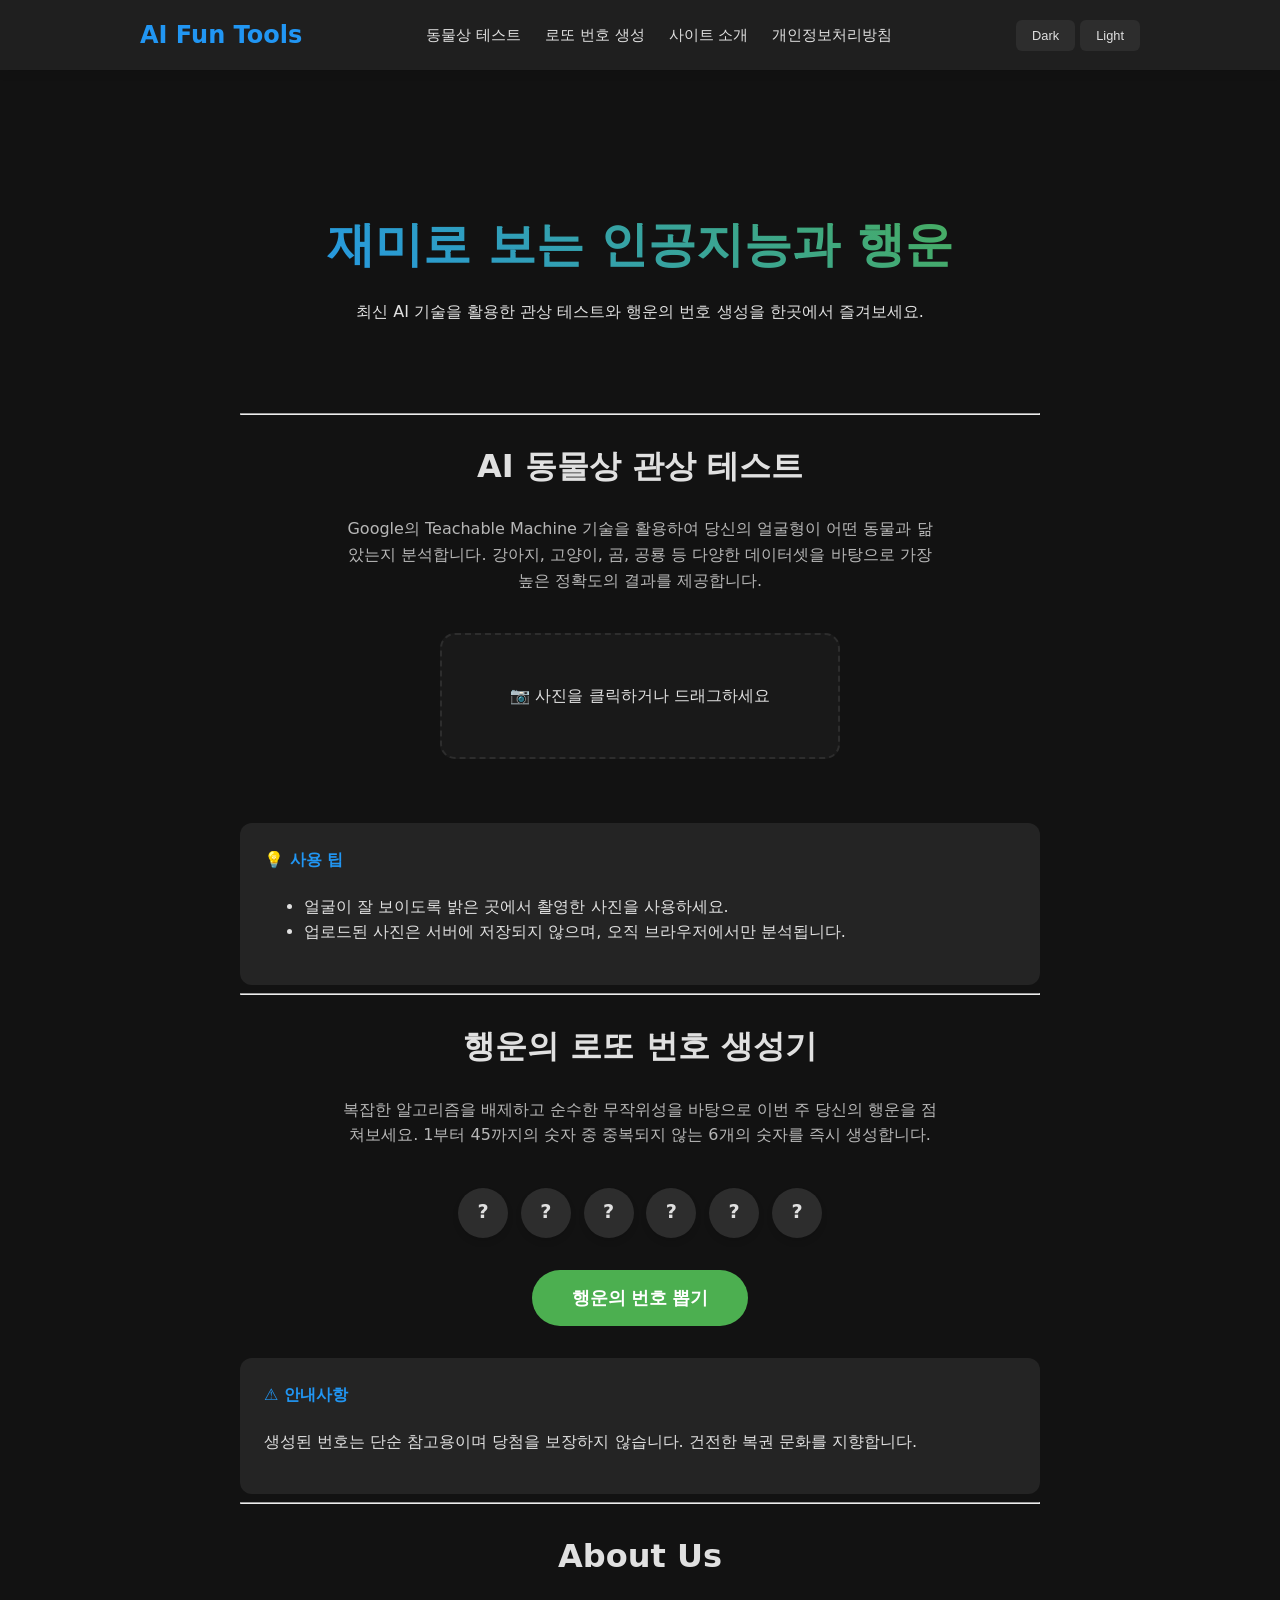
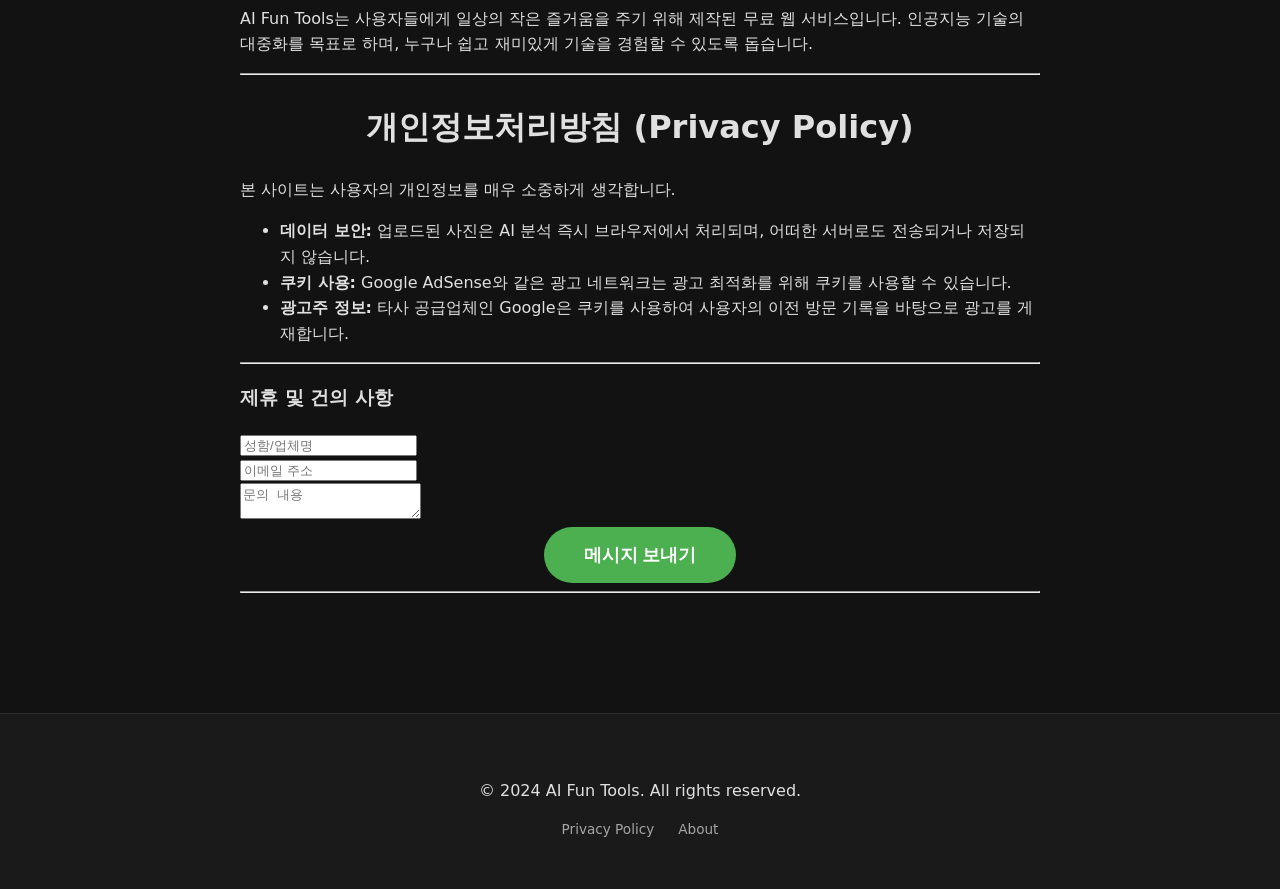
==== index.html @ 38de8d67 "fix: SEO 개선, JS 에러 수정 및 404 페이지 추가" ====
<!DOCTYPE html>
<html lang="ko">
<head>
    <!-- Google tag (gtag.js) -->
    <script async src="https://www.googletagmanager.com/gtag/js?id=G-PN8TM09595"></script>
    <script>
      window.dataLayer = window.dataLayer || [];
      function gtag(){dataLayer.push(arguments);}
      gtag('js', new Date());

      gtag('config', 'G-PN8TM09595');
    </script>
    <script type="text/javascript">
        (function(c,l,a,r,i,t,y){
            c[a]=c[a]||function(){(c[a].q=c[a].q||[]).push(arguments)};
            t=l.createElement(r);t.async=1;t.src="https://www.clarity.ms/tag/"+i;
            y=l.getElementsByTagName(r)[0];y.parentNode.insertBefore(t,y);
        })(window, document, "clarity", "script", "wi7anoo8uh");
    </script>
    <meta charset="UTF-8">
    <meta name="viewport" content="width=device-width, initial-scale=1.0">
    <meta name="robots" content="index, follow">
    <title>AI 동물상 테스트 & 행운의 로또 번호 생성기 | 무료 AI 관상 분석</title>
    <meta name="description" content="인공지능(AI)을 이용한 동물상 테스트와 행운의 로또 번호 생성기! 내 얼굴은 어떤 동물과 닮았을까? 무료로 AI 관상을 분석하고 이번 주 행운의 번호도 확인해 보세요.">
    <meta name="keywords" content="동물상 테스트, 로또 번호 생성기, AI 관상, 행운의 번호, 얼굴 분석, 무료 AI 테스트, 이번주 로또번호, 관상 테스트">
    
    <!-- Open Graph / Facebook / Naver -->
    <meta property="og:type" content="website">
    <meta property="og:url" content="https://sprit1111.pages.dev/">
    <meta property="og:title" content="AI 동물상 테스트 & 행운의 로또 번호 생성기">
    <meta property="og:description" content="내 얼굴은 어떤 동물과 닮았을까? AI가 분석하는 동물상 테스트와 행운의 로또 번호 생성기!">
    <meta property="og:image" content="https://sprit1111.pages.dev/og-image.png">

    <!-- Twitter -->
    <meta property="twitter:card" content="summary_large_image">
    <meta property="twitter:url" content="https://sprit1111.pages.dev/">
    <meta property="twitter:title" content="AI 동물상 테스트 & 행운의 로또 번호 생성기">
    <meta property="twitter:description" content="내 얼굴은 어떤 동물과 닮았을까? AI가 분석하는 동물상 테스트와 행운의 로또 번호 생성기!">
    <meta property="twitter:image" content="https://sprit1111.pages.dev/og-image.png">

    <link rel="canonical" href="https://sprit1111.pages.dev/">
    <link rel="icon" href="favicon.ico" type="image/x-icon">
    <link rel="apple-touch-icon" href="favicon.ico">
    
    <!-- Structured Data (JSON-LD) -->
    <script type="application/ld+json">
    {
      "@context": "https://schema.org",
      "@type": "WebApplication",
      "name": "AI Fun Tools",
      "url": "https://sprit1111.pages.dev/",
      "description": "AI 동물상 관상 테스트와 행운의 로또 번호 생성기를 제공하는 무료 웹 서비스입니다.",
      "applicationCategory": "EntertainmentApplication",
      "operatingSystem": "All",
      "offers": {
        "@type": "Offer",
        "price": "0",
        "priceCurrency": "KRW"
      }
    }
    </script>

    <meta name="google-adsense-account" content="ca-pub-3317336298290140">
    <script async src="https://pagead2.googlesyndication.com/pagead/js/adsbygoogle.js?client=ca-pub-3317336298290140"
     crossorigin="anonymous"></script>
    <link rel="stylesheet" href="style.css">
    <script defer src="https://cdn.jsdelivr.net/npm/@tensorflow/tfjs@latest/dist/tf.min.js"></script>
    <script defer src="https://cdn.jsdelivr.net/npm/@teachablemachine/image@latest/dist/teachablemachine-image.min.js"></script>
</head>
<body>
    <header class="main-header">
        <div class="header-container">
            <div class="logo">AI Fun Tools</div>
            <nav class="main-nav">
                <ul>
                    <li><a href="#animal-test">동물상 테스트</a></li>
                    <li><a href="#lotto-gen">로또 번호 생성</a></li>
                    <li><a href="#about">사이트 소개</a></li>
                    <li><a href="#privacy">개인정보처리방침</a></li>
                </ul>
            </nav>
            <div class="theme-controls">
                <button id="black-mode" class="theme-btn">Dark</button>
                <button id="light-mode" class="theme-btn">Light</button>
            </div>
        </div>
    </header>

    <div class="container">
        <!-- Hero Section -->
        <section class="hero-section">
            <h1>재미로 보는 인공지능과 행운</h1>
            <p>최신 AI 기술을 활용한 관상 테스트와 행운의 번호 생성을 한곳에서 즐겨보세요.</p>
        </section>

        <hr class="section-divider">

        <!-- Animal Test Section -->
        <section id="animal-test" class="animal-test-section">
            <div class="section-content">
                <h2>AI 동물상 관상 테스트</h2>
                <p class="description">Google의 Teachable Machine 기술을 활용하여 당신의 얼굴형이 어떤 동물과 닮았는지 분석합니다. 강아지, 고양이, 곰, 공룡 등 다양한 데이터셋을 바탕으로 가장 높은 정확도의 결과를 제공합니다.</p>
                
                <div class="upload-container">
                    <div id="upload-area" class="upload-area">
                        <span>📷 사진을 클릭하거나 드래그하세요</span>
                        <input type="file" id="image-upload" accept="image/*" hidden>
                    </div>
                    <div id="image-preview-container" style="display: none;">
                        <img id="image-preview" src="#" alt="미리보기">
                    </div>
                </div>

                <div id="label-container"></div>
                
                <div class="info-box">
                    <h4>💡 사용 팁</h4>
                    <ul>
                        <li>얼굴이 잘 보이도록 밝은 곳에서 촬영한 사진을 사용하세요.</li>
                        <li>업로드된 사진은 서버에 저장되지 않으며, 오직 브라우저에서만 분석됩니다.</li>
                    </ul>
                </div>
            </div>
        </section>

        <hr class="section-divider">

        <!-- Lotto Section -->
        <section id="lotto-gen" class="lotto-section">
            <div class="section-content">
                <h2>행운의 로또 번호 생성기</h2>
                <p class="description">복잡한 알고리즘을 배제하고 순수한 무작위성을 바탕으로 이번 주 당신의 행운을 점쳐보세요. 1부터 45까지의 숫자 중 중복되지 않는 6개의 숫자를 즉시 생성합니다.</p>
                
                <div class="numbers-container">
                    <div class="number">?</div>
                    <div class="number">?</div>
                    <div class="number">?</div>
                    <div class="number">?</div>
                    <div class="number">?</div>
                    <div class="number">?</div>
                </div>
                <button id="generate-btn" class="submit-btn">행운의 번호 뽑기</button>

                <div class="info-box">
                    <h4>⚠️ 안내사항</h4>
                    <p>생성된 번호는 단순 참고용이며 당첨을 보장하지 않습니다. 건전한 복권 문화를 지향합니다.</p>
                </div>
            </div>
        </section>

        <hr class="section-divider">

        <!-- About Section -->
        <section id="about" class="about-section">
            <h2>About Us</h2>
            <p>AI Fun Tools는 사용자들에게 일상의 작은 즐거움을 주기 위해 제작된 무료 웹 서비스입니다. 인공지능 기술의 대중화를 목표로 하며, 누구나 쉽고 재미있게 기술을 경험할 수 있도록 돕습니다.</p>
        </section>

        <hr class="section-divider">

        <!-- Privacy Section -->
        <section id="privacy" class="privacy-section">
            <h2>개인정보처리방침 (Privacy Policy)</h2>
            <div class="privacy-content">
                <p>본 사이트는 사용자의 개인정보를 매우 소중하게 생각합니다.</p>
                <ul>
                    <li><strong>데이터 보안:</strong> 업로드된 사진은 AI 분석 즉시 브라우저에서 처리되며, 어떠한 서버로도 전송되거나 저장되지 않습니다.</li>
                    <li><strong>쿠키 사용:</strong> Google AdSense와 같은 광고 네트워크는 광고 최적화를 위해 쿠키를 사용할 수 있습니다.</li>
                    <li><strong>광고주 정보:</strong> 타사 공급업체인 Google은 쿠키를 사용하여 사용자의 이전 방문 기록을 바탕으로 광고를 게재합니다.</li>
                </ul>
            </div>
        </section>

        <!-- Contact & Comments -->
        <section class="contact-section">
            <hr>
            <h3>제휴 및 건의 사항</h3>
            <form action="https://formspree.io/f/mvzdbvpk" method="POST" class="contact-form">
                <div class="form-group">
                    <input type="text" name="name" placeholder="성함/업체명" required>
                </div>
                <div class="form-group">
                    <input type="email" name="email" placeholder="이메일 주소" required>
                </div>
                <div class="form-group">
                    <textarea name="message" placeholder="문의 내용" required></textarea>
                </div>
                <button type="submit" class="submit-btn">메시지 보내기</button>
            </form>
        </section>

        <div class="comments-section">
            <hr>
            <div id="disqus_thread"></div>
            <script>
                (function() {
                var d = document, s = d.createElement('script');
                s.src = 'https://product1-3.disqus.com/embed.js';
                s.setAttribute('data-timestamp', +new Date());
                (d.head || d.body).appendChild(s);
                })();
            </script>
        </div>
    </div>

    <footer class="main-footer">
        <div class="footer-container">
            <p>&copy; 2024 AI Fun Tools. All rights reserved.</p>
            <div class="footer-links">
                <a href="#privacy">Privacy Policy</a>
                <a href="#about">About</a>
            </div>
        </div>
    </footer>

    <script src="main.js"></script>
</body>
</html>
---- style.css ----
:root {
    --bg-color: #121212;
    --text-color: #e0e0e0;
    --header-bg: #1f1f1f;
    --container-bg: transparent;
    --number-bg: #2d2d2d;
    --btn-bg: #4CAF50;
    --btn-hover: #45a049;
    --accent-color: #2196F3;
    --info-bg: #242424;
    --footer-bg: #1a1a1a;
}

body.light-mode {
    --bg-color: #f8f9fa;
    --text-color: #212529;
    --header-bg: #ffffff;
    --container-bg: #ffffff;
    --number-bg: #e9ecef;
    --info-bg: #f1f3f5;
    --footer-bg: #e9ecef;
}

html {
    scroll-behavior: smooth;
}

body {
    background-color: var(--bg-color);
    color: var(--text-color);
    font-family: 'Pretendard', -apple-system, BlinkMacSystemFont, system-ui, Roboto, sans-serif;
    margin: 0;
    padding: 0;
    line-height: 1.6;
    transition: background-color 0.3s, color 0.3s;
}

/* Header */
.main-header {
    background-color: var(--header-bg);
    padding: 1rem 0;
    position: sticky;
    top: 0;
    z-index: 1000;
    box-shadow: 0 2px 10px rgba(0,0,0,0.1);
}

.header-container {
    max-width: 1000px;
    margin: 0 auto;
    display: flex;
    justify-content: space-between;
    align-items: center;
    padding: 0 1.5rem;
}

.logo {
    font-size: 1.5rem;
    font-weight: 800;
    color: var(--accent-color);
}

.main-nav ul {
    display: flex;
    list-style: none;
    gap: 1.5rem;
    margin: 0;
    padding: 0;
}

.main-nav a {
    text-decoration: none;
    color: var(--text-color);
    font-weight: 500;
    font-size: 0.95rem;
    transition: color 0.2s;
}

.main-nav a:hover {
    color: var(--accent-color);
}

/* Container & Sections */
.container {
    max-width: 800px;
    margin: 0 auto;
    padding: 2rem 1.5rem;
}

.hero-section {
    text-align: center;
    padding: 4rem 0;
}

.hero-section h1 {
    font-size: 3rem;
    margin-bottom: 1rem;
    background: linear-gradient(45deg, var(--accent-color), var(--btn-bg));
    -webkit-background-clip: text;
    -webkit-text-fill-color: transparent;
}

h2 {
    font-size: 2rem;
    margin-bottom: 1.5rem;
    text-align: center;
}

.description {
    text-align: center;
    max-width: 600px;
    margin: 0 auto 2.5rem;
    opacity: 0.8;
}

.info-box {
    background-color: var(--info-bg);
    padding: 1.5rem;
    border-radius: 12px;
    margin-top: 2rem;
    text-align: left;
}

.info-box h4 {
    margin-top: 0;
    color: var(--accent-color);
}

/* Animal Test Styles */
.upload-container {
    margin: 2rem auto;
    max-width: 400px;
}

.upload-area {
    border: 2px dashed var(--number-bg);
    border-radius: 15px;
    padding: 3rem 1rem;
    cursor: pointer;
    transition: all 0.3s;
    background-color: rgba(255, 255, 255, 0.03);
    text-align: center;
}

.upload-area:hover {
    border-color: var(--accent-color);
    background-color: rgba(33, 150, 243, 0.05);
}

#image-preview {
    max-width: 100%;
    border-radius: 12px;
    margin-top: 1rem;
}

/* Lotto Styles */
.numbers-container {
    display: flex;
    justify-content: center;
    gap: 0.8rem;
    margin: 2rem 0;
}

.number {
    width: 50px;
    height: 50px;
    background-color: var(--number-bg);
    border-radius: 50%;
    display: flex;
    justify-content: center;
    align-items: center;
    font-weight: bold;
    font-size: 1.2rem;
    box-shadow: 0 4px 6px rgba(0,0,0,0.1);
}

.submit-btn {
    display: block;
    margin: 0 auto;
    background-color: var(--btn-bg);
    color: white;
    border: none;
    padding: 1rem 2.5rem;
    border-radius: 50px;
    font-size: 1.1rem;
    font-weight: 600;
    cursor: pointer;
    transition: all 0.3s;
}

.submit-btn:hover {
    background-color: var(--btn-hover);
    transform: translateY(-2px);
    box-shadow: 0 5px 15px rgba(0,0,0,0.2);
}

/* Result Bar Styles */
#label-container {
    margin: 2rem auto;
    max-width: 400px;
    display: flex;
    flex-direction: column;
    gap: 1.2rem;
}

.result-bar {
    text-align: left;
}

.result-label {
    display: flex;
    justify-content: space-between;
    margin-bottom: 0.5rem;
    font-weight: 600;
    font-size: 0.9rem;
}

.bar-container {
    height: 10px;
    background-color: var(--number-bg);
    border-radius: 5px;
    overflow: hidden;
}

.bar-fill {
    height: 100%;
    border-radius: 5px;
    transition: width 0.8s cubic-bezier(0.175, 0.885, 0.32, 1.275);
}

/* Footer & Other Improvements */
.main-footer {
    background-color: var(--footer-bg);
    padding: 3rem 0;
    margin-top: 5rem;
    text-align: center;
    border-top: 1px solid var(--number-bg);
}

.footer-links {
    margin-top: 1rem;
    display: flex;
    justify-content: center;
    gap: 1.5rem;
}

.footer-links a {
    color: var(--text-color);
    text-decoration: none;
    font-size: 0.85rem;
    opacity: 0.7;
}

.theme-btn {
    background: var(--number-bg);
    border: none;
    color: var(--text-color);
    padding: 0.5rem 1rem;
    border-radius: 6px;
    cursor: pointer;
    font-size: 0.8rem;
}

@media (max-width: 600px) {
    .header-container {
        flex-direction: column;
        gap: 1rem;
    }
    .hero-section h1 {
        font-size: 2rem;
    }
    .number {
        width: 40px;
        height: 40px;
        font-size: 1rem;
    }
}
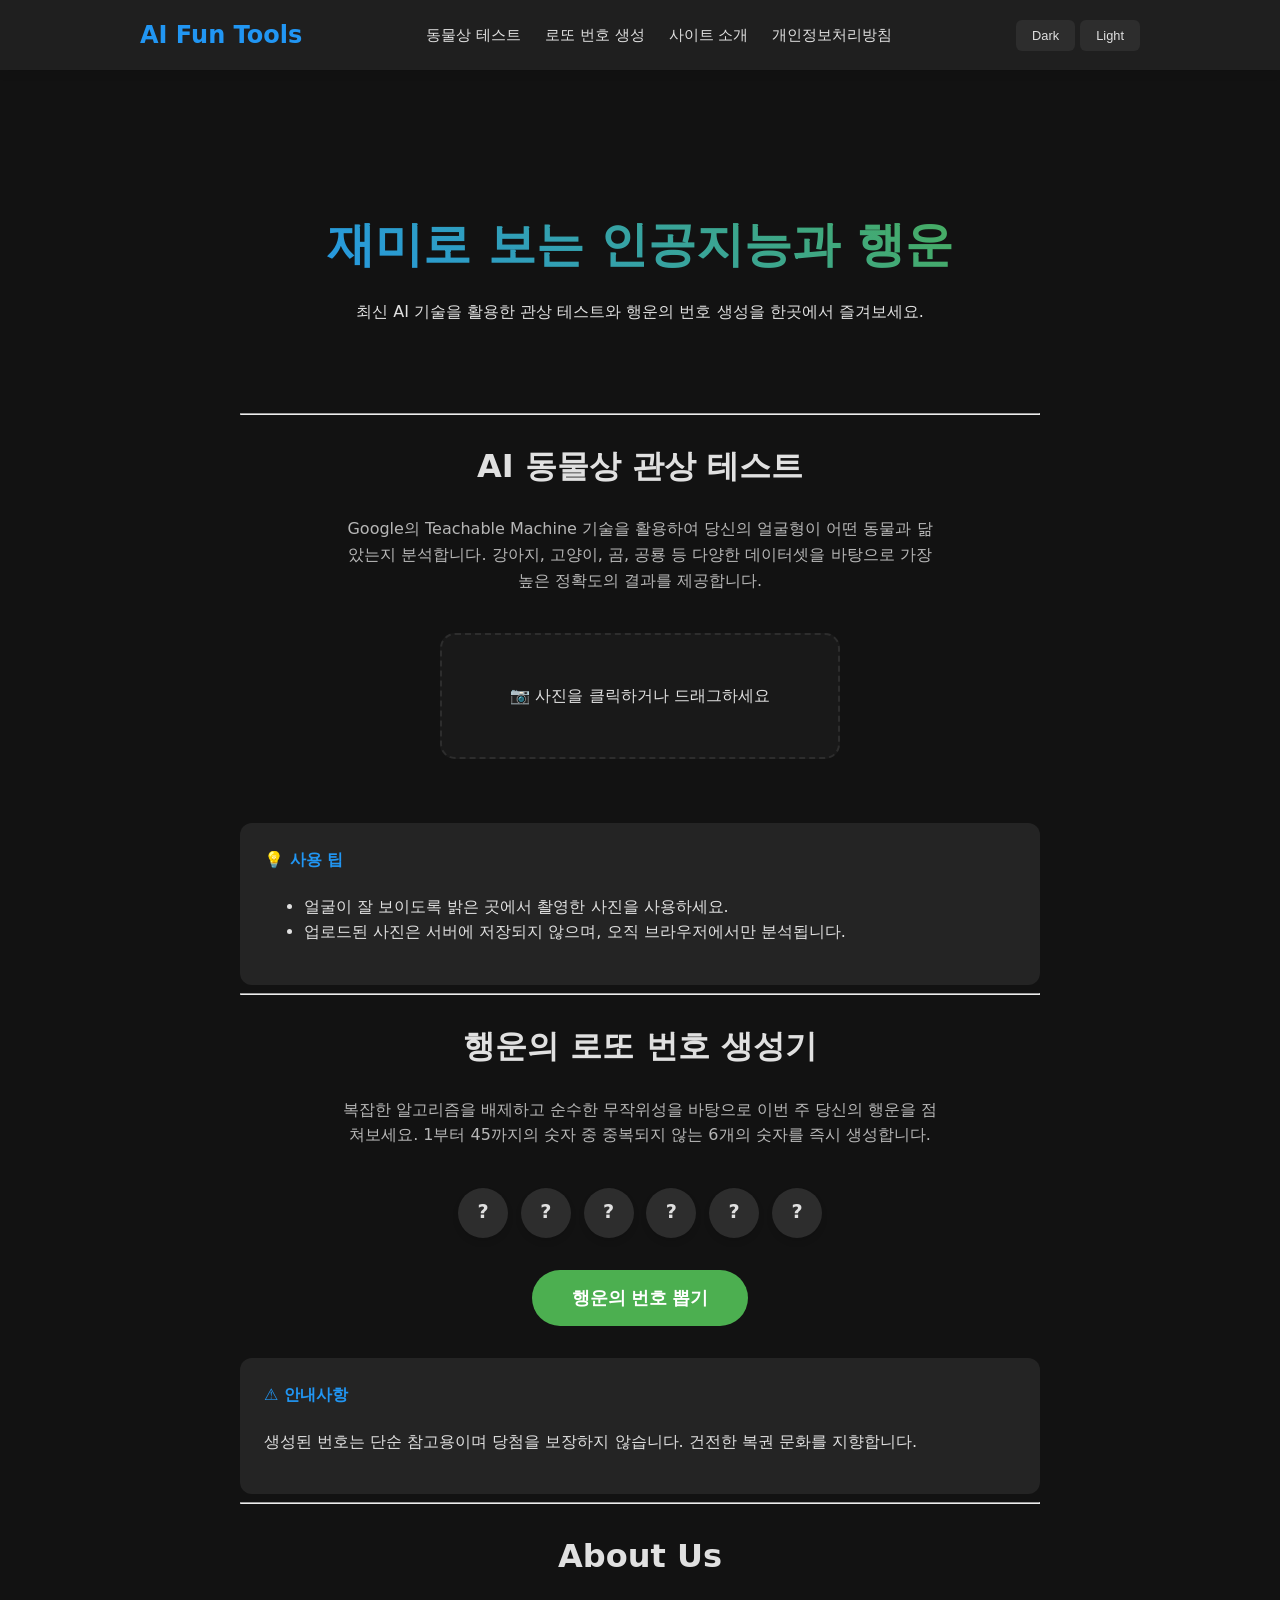
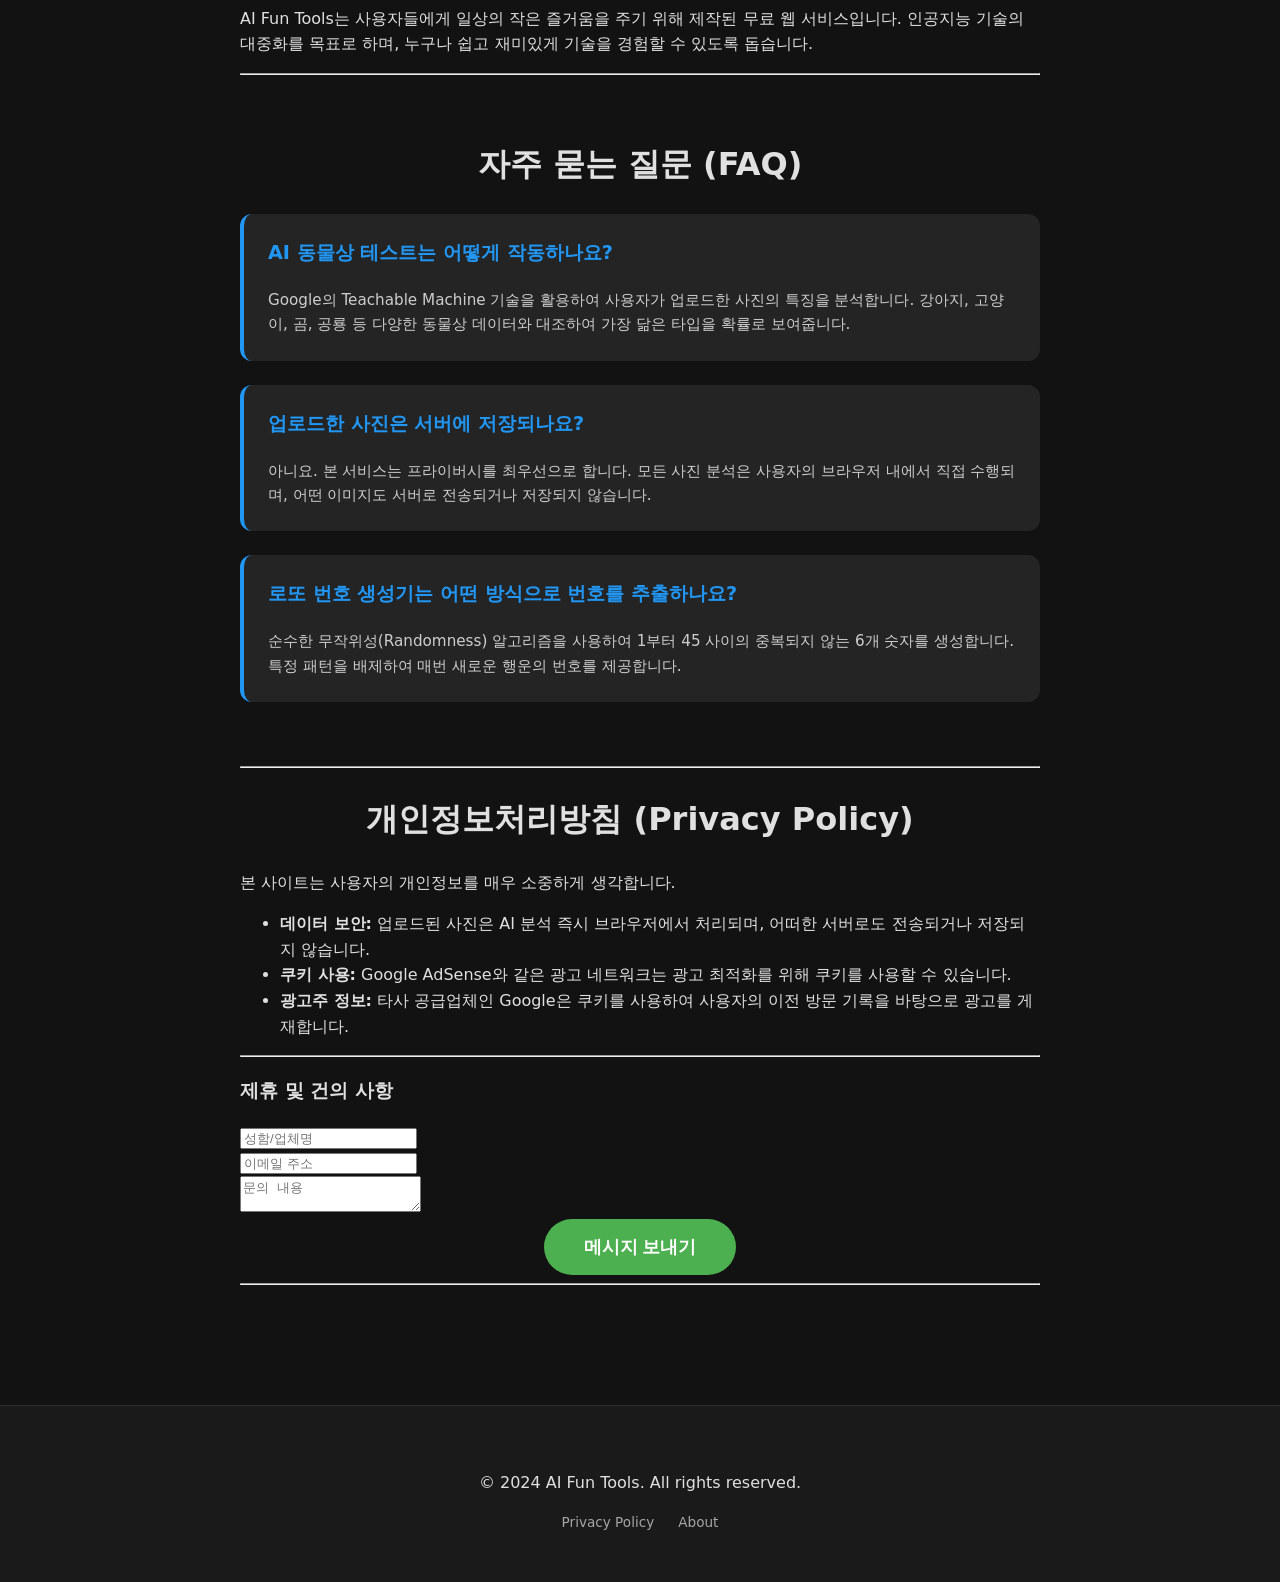
==== commit 9455a225: "feat: GEO(Generative Engine Optimization) 최적화 적용 (FAQ 및 구조화 데이터 추가)" ====
--- a/index.html
+++ b/index.html
@@ -57,6 +57,38 @@
         "price": "0",
         "priceCurrency": "KRW"
       }
+    }
+    </script>
+    <script type="application/ld+json">
+    {
+      "@context": "https://schema.org",
+      "@type": "FAQPage",
+      "mainEntity": [
+        {
+          "@type": "Question",
+          "name": "AI 동물상 테스트는 어떻게 작동하나요?",
+          "acceptedAnswer": {
+            "@type": "Answer",
+            "text": "Google의 Teachable Machine 기술을 활용하여 사용자가 업로드한 사진의 특징을 분석합니다. 강아지, 고양이, 곰, 공룡 등 다양한 동물상 데이터와 대조하여 가장 닮은 타입을 확률로 보여줍니다."
+          }
+        },
+        {
+          "@type": "Question",
+          "name": "업로드한 사진은 서버에 저장되나요?",
+          "acceptedAnswer": {
+            "@type": "Answer",
+            "text": "아니요. 본 서비스는 프라이버시를 최우선으로 합니다. 모든 사진 분석은 사용자의 브라우저 내에서 직접 수행되며, 어떤 이미지도 서버로 전송되거나 저장되지 않습니다."
+          }
+        },
+        {
+          "@type": "Question",
+          "name": "로또 번호 생성기는 어떤 방식으로 번호를 추출하나요?",
+          "acceptedAnswer": {
+            "@type": "Answer",
+            "text": "순수한 무작위성(Randomness) 알고리즘을 사용하여 1부터 45 사이의 중복되지 않는 6개 숫자를 생성합니다. 특정 패턴을 배제하여 매번 새로운 행운의 번호를 제공합니다."
+          }
+        }
+      ]
     }
     </script>
 
@@ -158,6 +190,27 @@
 
         <hr class="section-divider">
 
+        <!-- FAQ Section -->
+        <section id="faq" class="faq-section">
+            <h2>자주 묻는 질문 (FAQ)</h2>
+            <div class="faq-container">
+                <div class="faq-item">
+                    <h3>AI 동물상 테스트는 어떻게 작동하나요?</h3>
+                    <p>Google의 Teachable Machine 기술을 활용하여 사용자가 업로드한 사진의 특징을 분석합니다. 강아지, 고양이, 곰, 공룡 등 다양한 동물상 데이터와 대조하여 가장 닮은 타입을 확률로 보여줍니다.</p>
+                </div>
+                <div class="faq-item">
+                    <h3>업로드한 사진은 서버에 저장되나요?</h3>
+                    <p>아니요. 본 서비스는 프라이버시를 최우선으로 합니다. 모든 사진 분석은 사용자의 브라우저 내에서 직접 수행되며, 어떤 이미지도 서버로 전송되거나 저장되지 않습니다.</p>
+                </div>
+                <div class="faq-item">
+                    <h3>로또 번호 생성기는 어떤 방식으로 번호를 추출하나요?</h3>
+                    <p>순수한 무작위성(Randomness) 알고리즘을 사용하여 1부터 45 사이의 중복되지 않는 6개 숫자를 생성합니다. 특정 패턴을 배제하여 매번 새로운 행운의 번호를 제공합니다.</p>
+                </div>
+            </div>
+        </section>
+
+        <hr class="section-divider">
+
         <!-- Privacy Section -->
         <section id="privacy" class="privacy-section">
             <h2>개인정보처리방침 (Privacy Policy)</h2>
--- a/style.css
+++ b/style.css
@@ -259,6 +259,31 @@
     border-radius: 6px;
     cursor: pointer;
     font-size: 0.8rem;
+}
+
+/* FAQ Section */
+.faq-section {
+    margin: 4rem 0;
+}
+
+.faq-item {
+    margin-bottom: 1.5rem;
+    background-color: var(--info-bg);
+    padding: 1.5rem;
+    border-radius: 12px;
+    border-left: 4px solid var(--accent-color);
+}
+
+.faq-item h3 {
+    margin-top: 0;
+    font-size: 1.2rem;
+    color: var(--accent-color);
+}
+
+.faq-item p {
+    margin-bottom: 0;
+    font-size: 0.95rem;
+    opacity: 0.9;
 }
 
 @media (max-width: 600px) {
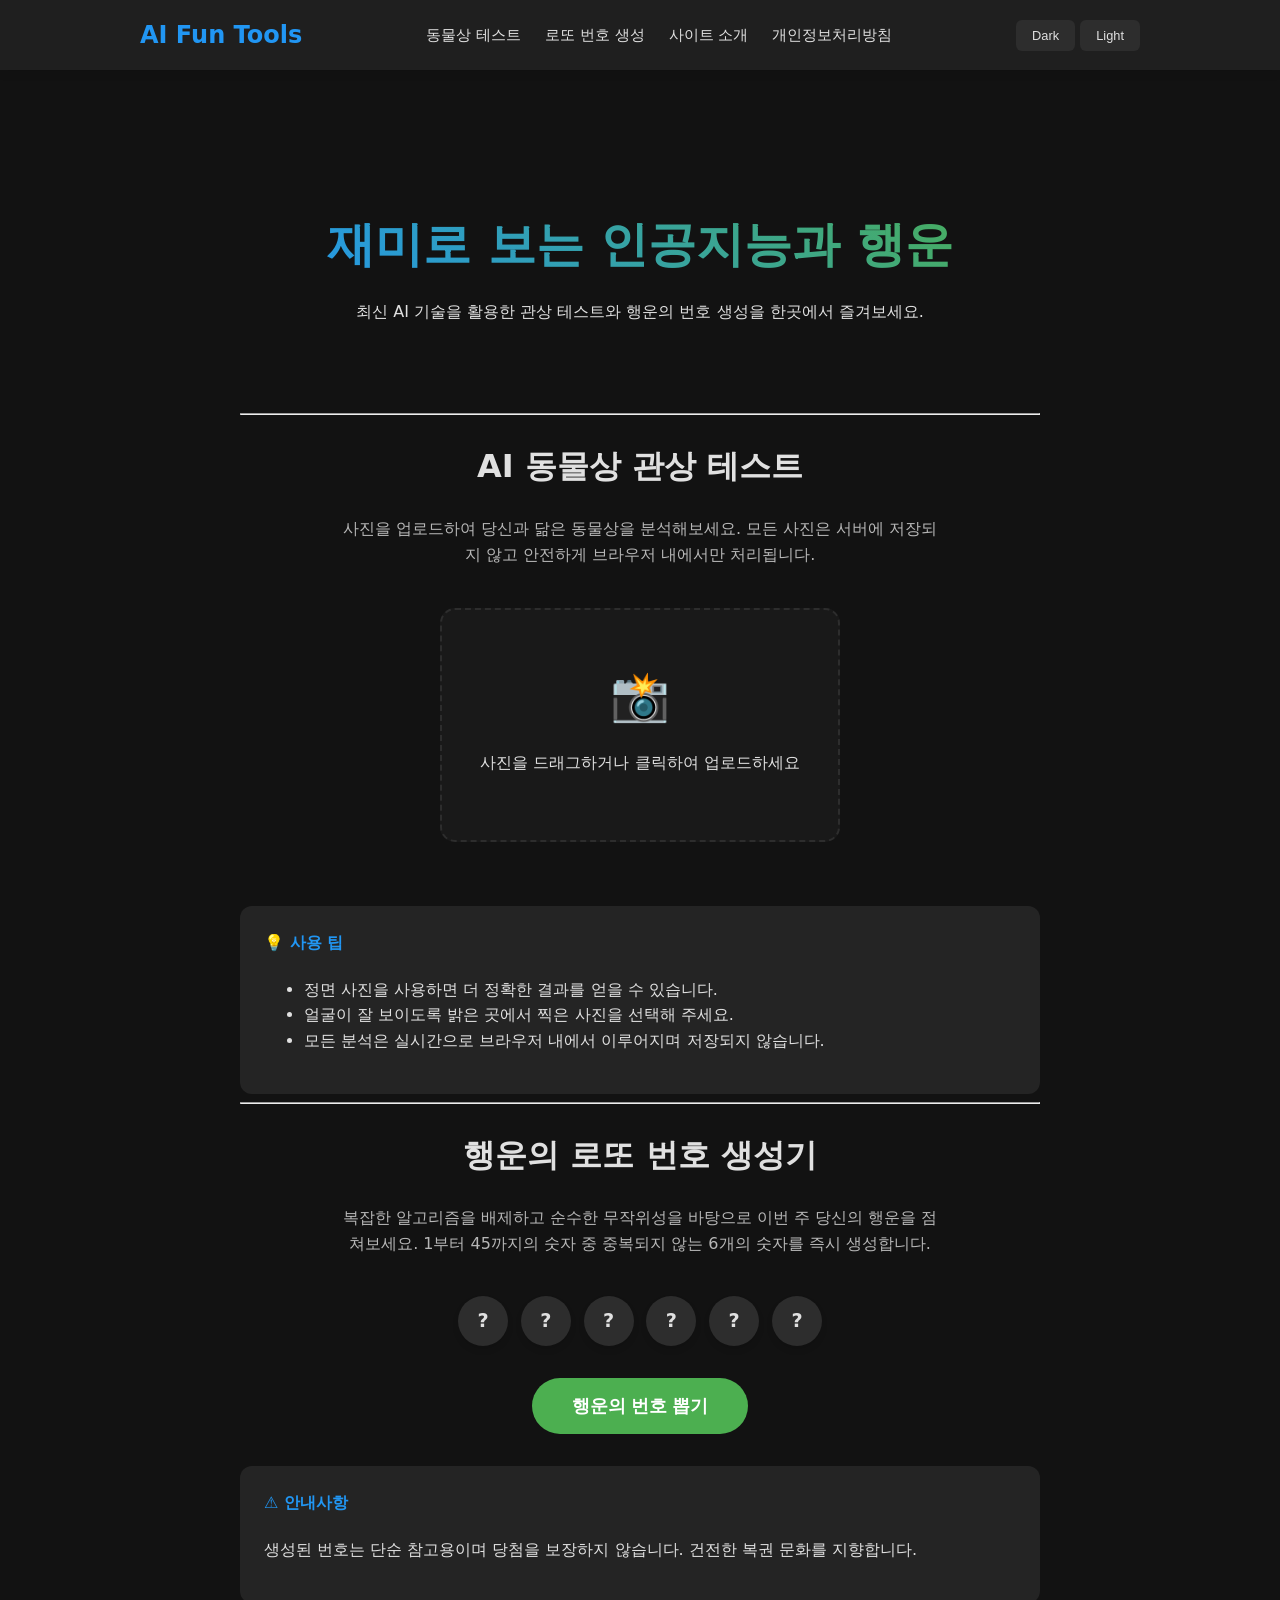
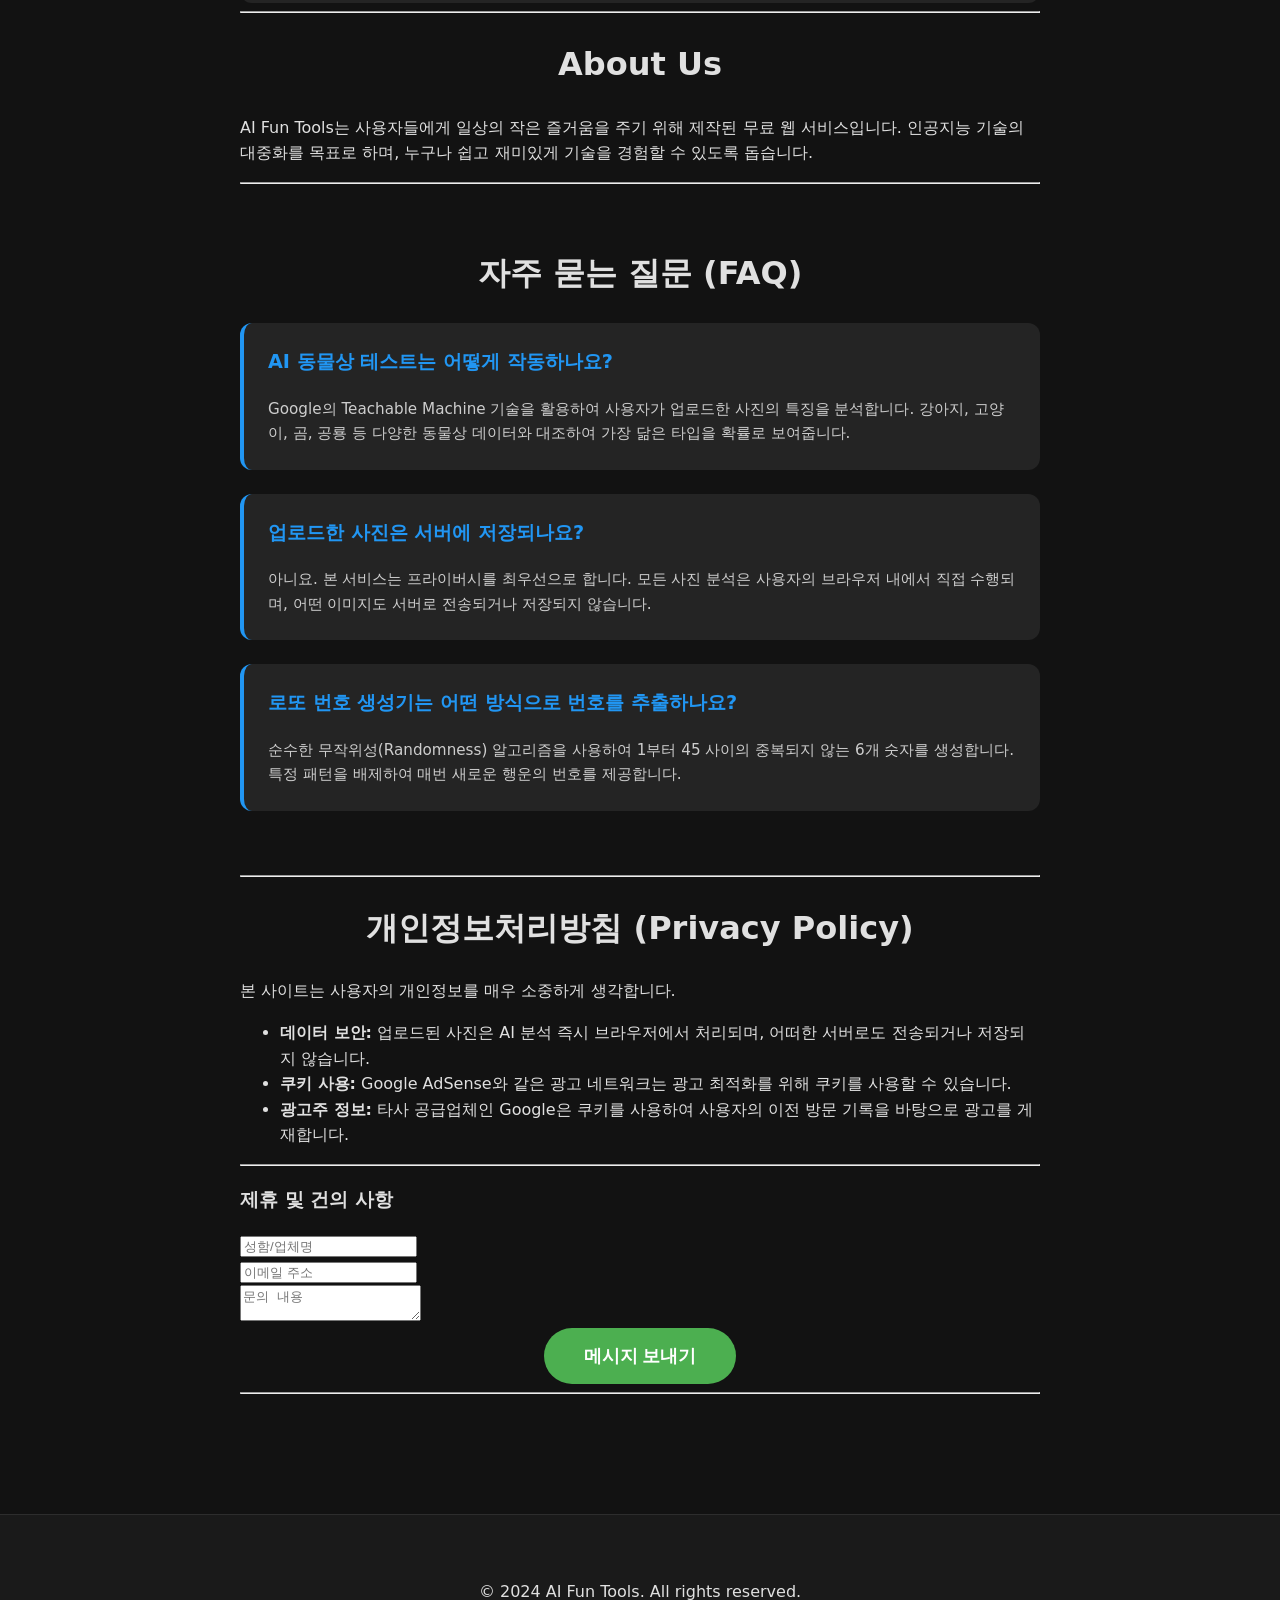
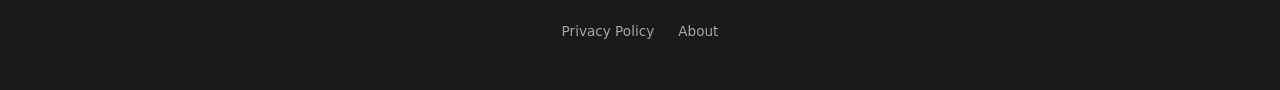
==== commit 48debf17: "fix: AI 모델 로딩 대기 시간 연장 및 분석 시작 딜레이 최적화" ====
--- a/index.html
+++ b/index.html
@@ -96,8 +96,15 @@
     <script async src="https://pagead2.googlesyndication.com/pagead/js/adsbygoogle.js?client=ca-pub-3317336298290140"
      crossorigin="anonymous"></script>
     <link rel="stylesheet" href="style.css">
-    <script defer src="https://cdn.jsdelivr.net/npm/@tensorflow/tfjs@latest/dist/tf.min.js"></script>
-    <script defer src="https://cdn.jsdelivr.net/npm/@teachablemachine/image@latest/dist/teachablemachine-image.min.js"></script>
+    <script src="https://cdn.jsdelivr.net/npm/@tensorflow/tfjs@3.11.0/dist/tf.min.js"></script>
+    <script src="https://cdn.jsdelivr.net/npm/@teachablemachine/image@0.8.4/dist/teachablemachine-image.min.js"></script>
+    <script>
+      window.Userback = window.Userback || {};
+      Userback.access_token = "A-qmxE3uoZ8GWTzqvhJPUIeb98h";
+      (function(d) {
+        var s = d.createElement('script');s.async = true;s.src = 'https://static.userback.io/widget/v1.js';(d.head || d.body).appendChild(s);
+      })(document);
+    </script>
 </head>
 <body>
     <header class="main-header">
@@ -131,25 +138,39 @@
         <section id="animal-test" class="animal-test-section">
             <div class="section-content">
                 <h2>AI 동물상 관상 테스트</h2>
-                <p class="description">Google의 Teachable Machine 기술을 활용하여 당신의 얼굴형이 어떤 동물과 닮았는지 분석합니다. 강아지, 고양이, 곰, 공룡 등 다양한 데이터셋을 바탕으로 가장 높은 정확도의 결과를 제공합니다.</p>
+                <p class="description">사진을 업로드하여 당신과 닮은 동물상을 분석해보세요. 모든 사진은 서버에 저장되지 않고 안전하게 브라우저 내에서만 처리됩니다.</p>
                 
                 <div class="upload-container">
                     <div id="upload-area" class="upload-area">
-                        <span>📷 사진을 클릭하거나 드래그하세요</span>
-                        <input type="file" id="image-upload" accept="image/*" hidden>
+                        <div id="upload-instruction">
+                            <span style="font-size: 3rem;">📸</span>
+                            <p>사진을 드래그하거나 클릭하여 업로드하세요</p>
+                        </div>
+                        <div id="image-preview-container" style="display: none;">
+                            <img id="image-preview" src="#" alt="사용자 사진 미리보기">
+                        </div>
+                        <input type="file" id="image-upload" accept="image/*" style="display: none;">
                     </div>
-                    <div id="image-preview-container" style="display: none;">
-                        <img id="image-preview" src="#" alt="미리보기">
-                    </div>
-                </div>
-
+                </div>
+
+                <div id="result-message" class="result-message"></div>
                 <div id="label-container"></div>
                 
+                <div id="share-container" class="share-container" style="display: none;">
+                    <h3>결과 공유하기</h3>
+                    <div class="share-buttons">
+                        <button class="share-btn twitter" onclick="shareTwitter()">𝕏 트위터</button>
+                        <button class="share-btn facebook" onclick="shareFacebook()">페이스북</button>
+                        <button class="share-btn link" onclick="copyLink()">링크 복사</button>
+                    </div>
+                </div>
+
                 <div class="info-box">
                     <h4>💡 사용 팁</h4>
                     <ul>
-                        <li>얼굴이 잘 보이도록 밝은 곳에서 촬영한 사진을 사용하세요.</li>
-                        <li>업로드된 사진은 서버에 저장되지 않으며, 오직 브라우저에서만 분석됩니다.</li>
+                        <li>정면 사진을 사용하면 더 정확한 결과를 얻을 수 있습니다.</li>
+                        <li>얼굴이 잘 보이도록 밝은 곳에서 찍은 사진을 선택해 주세요.</li>
+                        <li>모든 분석은 실시간으로 브라우저 내에서 이루어지며 저장되지 않습니다.</li>
                     </ul>
                 </div>
             </div>
--- a/style.css
+++ b/style.css
@@ -284,6 +284,67 @@
     margin-bottom: 0;
     font-size: 0.95rem;
     opacity: 0.9;
+}
+
+/* Result Message */
+.result-message {
+    font-size: 1.8rem;
+    font-weight: 800;
+    text-align: center;
+    margin: 2rem 0 1rem;
+    color: var(--accent-color);
+}
+
+.result-animal-icon {
+    font-size: 4rem;
+    display: block;
+    margin-bottom: 0.5rem;
+}
+
+/* SNS Share Buttons */
+.share-container {
+    margin: 2.5rem 0;
+    text-align: center;
+    padding: 1.5rem;
+    background-color: rgba(255, 255, 255, 0.03);
+    border-radius: 15px;
+    animation: fadeIn 0.5s ease-out;
+}
+
+.share-buttons {
+    display: flex;
+    justify-content: center;
+    gap: 12px;
+    flex-wrap: wrap;
+    margin-top: 1.2rem;
+}
+
+.share-btn {
+    border: none;
+    padding: 12px 20px;
+    border-radius: 10px;
+    font-weight: 700;
+    cursor: pointer;
+    font-size: 0.9rem;
+    transition: all 0.2s cubic-bezier(0.4, 0, 0.2, 1);
+    color: #fff;
+    display: flex;
+    align-items: center;
+    gap: 8px;
+}
+
+.share-btn:hover {
+    transform: translateY(-3px);
+    box-shadow: 0 5px 15px rgba(0,0,0,0.3);
+}
+
+.share-btn.twitter { background-color: #000000; }
+.share-btn.facebook { background-color: #1877F2; }
+.share-btn.link { background-color: #6c757d; }
+
+@keyframes fadeIn {
+    from { opacity: 0; transform: translateY(10px); }
+    to { opacity: 1; transform: translateY(0); }
 }
 
 @media (max-width: 600px) {
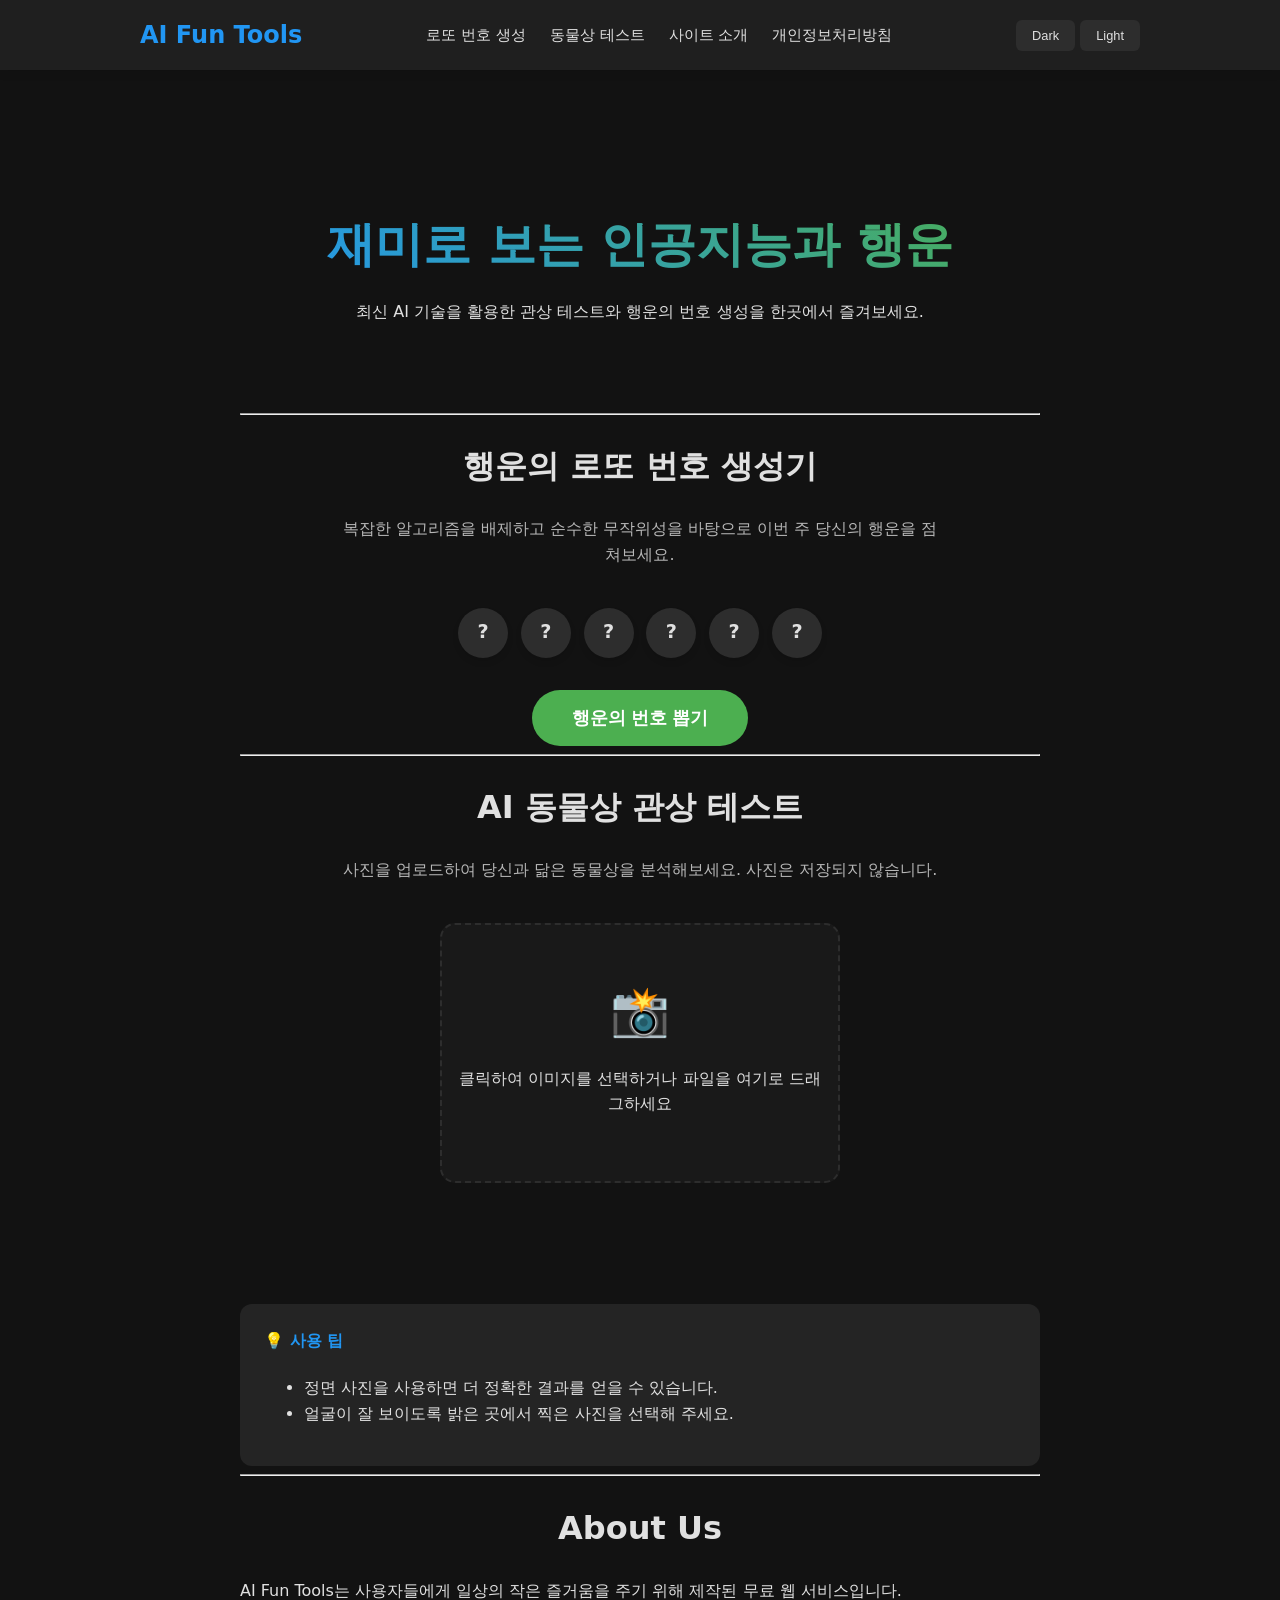
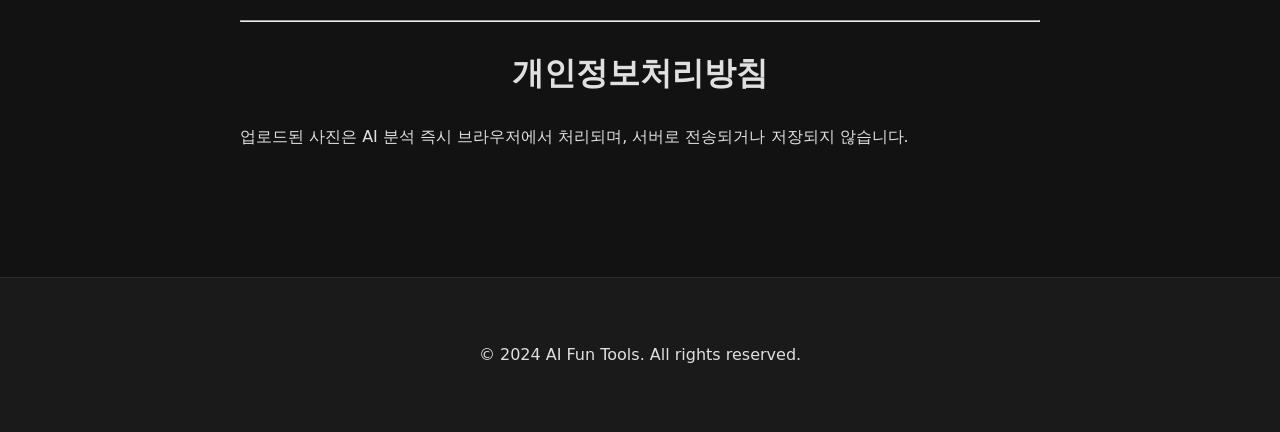
==== commit b54742c2: "fix: 캐시 문제 해결 및 AI 모델 로딩 로직 강화 (드래그 앤 드롭 복구)" ====
--- a/index.html
+++ b/index.html
@@ -59,38 +59,6 @@
       }
     }
     </script>
-    <script type="application/ld+json">
-    {
-      "@context": "https://schema.org",
-      "@type": "FAQPage",
-      "mainEntity": [
-        {
-          "@type": "Question",
-          "name": "AI 동물상 테스트는 어떻게 작동하나요?",
-          "acceptedAnswer": {
-            "@type": "Answer",
-            "text": "Google의 Teachable Machine 기술을 활용하여 사용자가 업로드한 사진의 특징을 분석합니다. 강아지, 고양이, 곰, 공룡 등 다양한 동물상 데이터와 대조하여 가장 닮은 타입을 확률로 보여줍니다."
-          }
-        },
-        {
-          "@type": "Question",
-          "name": "업로드한 사진은 서버에 저장되나요?",
-          "acceptedAnswer": {
-            "@type": "Answer",
-            "text": "아니요. 본 서비스는 프라이버시를 최우선으로 합니다. 모든 사진 분석은 사용자의 브라우저 내에서 직접 수행되며, 어떤 이미지도 서버로 전송되거나 저장되지 않습니다."
-          }
-        },
-        {
-          "@type": "Question",
-          "name": "로또 번호 생성기는 어떤 방식으로 번호를 추출하나요?",
-          "acceptedAnswer": {
-            "@type": "Answer",
-            "text": "순수한 무작위성(Randomness) 알고리즘을 사용하여 1부터 45 사이의 중복되지 않는 6개 숫자를 생성합니다. 특정 패턴을 배제하여 매번 새로운 행운의 번호를 제공합니다."
-          }
-        }
-      ]
-    }
-    </script>
 
     <meta name="google-adsense-account" content="ca-pub-3317336298290140">
     <script async src="https://pagead2.googlesyndication.com/pagead/js/adsbygoogle.js?client=ca-pub-3317336298290140"
@@ -98,13 +66,6 @@
     <link rel="stylesheet" href="style.css">
     <script src="https://cdn.jsdelivr.net/npm/@tensorflow/tfjs@3.11.0/dist/tf.min.js"></script>
     <script src="https://cdn.jsdelivr.net/npm/@teachablemachine/image@0.8.4/dist/teachablemachine-image.min.js"></script>
-    <script>
-      window.Userback = window.Userback || {};
-      Userback.access_token = "A-qmxE3uoZ8GWTzqvhJPUIeb98h";
-      (function(d) {
-        var s = d.createElement('script');s.async = true;s.src = 'https://static.userback.io/widget/v1.js';(d.head || d.body).appendChild(s);
-      })(document);
-    </script>
 </head>
 <body>
     <header class="main-header">
@@ -112,8 +73,8 @@
             <div class="logo">AI Fun Tools</div>
             <nav class="main-nav">
                 <ul>
+                    <li><a href="#lotto-gen">로또 번호 생성</a></li>
                     <li><a href="#animal-test">동물상 테스트</a></li>
-                    <li><a href="#lotto-gen">로또 번호 생성</a></li>
                     <li><a href="#about">사이트 소개</a></li>
                     <li><a href="#privacy">개인정보처리방침</a></li>
                 </ul>
@@ -134,55 +95,11 @@
 
         <hr class="section-divider">
 
-        <!-- Animal Test Section -->
-        <section id="animal-test" class="animal-test-section">
-            <div class="section-content">
-                <h2>AI 동물상 관상 테스트</h2>
-                <p class="description">사진을 업로드하여 당신과 닮은 동물상을 분석해보세요. 모든 사진은 서버에 저장되지 않고 안전하게 브라우저 내에서만 처리됩니다.</p>
-                
-                <div class="upload-container">
-                    <div id="upload-area" class="upload-area">
-                        <div id="upload-instruction">
-                            <span style="font-size: 3rem;">📸</span>
-                            <p>사진을 드래그하거나 클릭하여 업로드하세요</p>
-                        </div>
-                        <div id="image-preview-container" style="display: none;">
-                            <img id="image-preview" src="#" alt="사용자 사진 미리보기">
-                        </div>
-                        <input type="file" id="image-upload" accept="image/*" style="display: none;">
-                    </div>
-                </div>
-
-                <div id="result-message" class="result-message"></div>
-                <div id="label-container"></div>
-                
-                <div id="share-container" class="share-container" style="display: none;">
-                    <h3>결과 공유하기</h3>
-                    <div class="share-buttons">
-                        <button class="share-btn twitter" onclick="shareTwitter()">𝕏 트위터</button>
-                        <button class="share-btn facebook" onclick="shareFacebook()">페이스북</button>
-                        <button class="share-btn link" onclick="copyLink()">링크 복사</button>
-                    </div>
-                </div>
-
-                <div class="info-box">
-                    <h4>💡 사용 팁</h4>
-                    <ul>
-                        <li>정면 사진을 사용하면 더 정확한 결과를 얻을 수 있습니다.</li>
-                        <li>얼굴이 잘 보이도록 밝은 곳에서 찍은 사진을 선택해 주세요.</li>
-                        <li>모든 분석은 실시간으로 브라우저 내에서 이루어지며 저장되지 않습니다.</li>
-                    </ul>
-                </div>
-            </div>
-        </section>
-
-        <hr class="section-divider">
-
         <!-- Lotto Section -->
         <section id="lotto-gen" class="lotto-section">
             <div class="section-content">
                 <h2>행운의 로또 번호 생성기</h2>
-                <p class="description">복잡한 알고리즘을 배제하고 순수한 무작위성을 바탕으로 이번 주 당신의 행운을 점쳐보세요. 1부터 45까지의 숫자 중 중복되지 않는 6개의 숫자를 즉시 생성합니다.</p>
+                <p class="description">복잡한 알고리즘을 배제하고 순수한 무작위성을 바탕으로 이번 주 당신의 행운을 점쳐보세요.</p>
                 
                 <div class="numbers-container">
                     <div class="number">?</div>
@@ -193,10 +110,43 @@
                     <div class="number">?</div>
                 </div>
                 <button id="generate-btn" class="submit-btn">행운의 번호 뽑기</button>
+            </div>
+        </section>
 
-                <div class="info-box">
-                    <h4>⚠️ 안내사항</h4>
-                    <p>생성된 번호는 단순 참고용이며 당첨을 보장하지 않습니다. 건전한 복권 문화를 지향합니다.</p>
+        <hr class="section-divider">
+
+        <!-- Animal Test Section -->
+        <section id="animal-test" class="animal-test-section">
+            <div class="section-content">
+                <h2>AI 동물상 관상 테스트</h2>
+                <p class="description">사진을 업로드하여 당신과 닮은 동물상을 분석해보세요. 사진은 저장되지 않습니다.</p>
+                
+                <div class="upload-container">
+                    <div id="upload-area" class="upload-area">
+                        <div id="upload-instruction">
+                            <span style="font-size: 3rem;">📸</span>
+                            <p>클릭하여 이미지를 선택하거나 파일을 여기로 드래그하세요</p>
+                        </div>
+                        <div id="image-preview-container" style="display: none;">
+                            <img id="image-preview" src="#" alt="사용자 사진 미리보기" style="max-width: 100%; border-radius: 10px;">
+                        </div>
+                        <input type="file" id="image-upload" accept="image/*" style="display: none;">
+                    </div>
+                </div>
+
+                <div id="loading-spinner" style="display: none; margin: 20px 0;">
+                    <p>AI가 분석 중입니다...</p>
+                </div>
+
+                <div id="result-message" class="result-message" style="margin-top: 20px; font-weight: bold; font-size: 1.5rem;"></div>
+                <div id="label-container" style="margin-top: 20px; text-align: left; display: inline-block; min-width: 250px;"></div>
+
+                <div class="info-box" style="margin-top: 30px;">
+                    <h4>💡 사용 팁</h4>
+                    <ul>
+                        <li>정면 사진을 사용하면 더 정확한 결과를 얻을 수 있습니다.</li>
+                        <li>얼굴이 잘 보이도록 밝은 곳에서 찍은 사진을 선택해 주세요.</li>
+                    </ul>
                 </div>
             </div>
         </section>
@@ -206,87 +156,24 @@
         <!-- About Section -->
         <section id="about" class="about-section">
             <h2>About Us</h2>
-            <p>AI Fun Tools는 사용자들에게 일상의 작은 즐거움을 주기 위해 제작된 무료 웹 서비스입니다. 인공지능 기술의 대중화를 목표로 하며, 누구나 쉽고 재미있게 기술을 경험할 수 있도록 돕습니다.</p>
-        </section>
-
-        <hr class="section-divider">
-
-        <!-- FAQ Section -->
-        <section id="faq" class="faq-section">
-            <h2>자주 묻는 질문 (FAQ)</h2>
-            <div class="faq-container">
-                <div class="faq-item">
-                    <h3>AI 동물상 테스트는 어떻게 작동하나요?</h3>
-                    <p>Google의 Teachable Machine 기술을 활용하여 사용자가 업로드한 사진의 특징을 분석합니다. 강아지, 고양이, 곰, 공룡 등 다양한 동물상 데이터와 대조하여 가장 닮은 타입을 확률로 보여줍니다.</p>
-                </div>
-                <div class="faq-item">
-                    <h3>업로드한 사진은 서버에 저장되나요?</h3>
-                    <p>아니요. 본 서비스는 프라이버시를 최우선으로 합니다. 모든 사진 분석은 사용자의 브라우저 내에서 직접 수행되며, 어떤 이미지도 서버로 전송되거나 저장되지 않습니다.</p>
-                </div>
-                <div class="faq-item">
-                    <h3>로또 번호 생성기는 어떤 방식으로 번호를 추출하나요?</h3>
-                    <p>순수한 무작위성(Randomness) 알고리즘을 사용하여 1부터 45 사이의 중복되지 않는 6개 숫자를 생성합니다. 특정 패턴을 배제하여 매번 새로운 행운의 번호를 제공합니다.</p>
-                </div>
-            </div>
+            <p>AI Fun Tools는 사용자들에게 일상의 작은 즐거움을 주기 위해 제작된 무료 웹 서비스입니다.</p>
         </section>
 
         <hr class="section-divider">
 
         <!-- Privacy Section -->
         <section id="privacy" class="privacy-section">
-            <h2>개인정보처리방침 (Privacy Policy)</h2>
-            <div class="privacy-content">
-                <p>본 사이트는 사용자의 개인정보를 매우 소중하게 생각합니다.</p>
-                <ul>
-                    <li><strong>데이터 보안:</strong> 업로드된 사진은 AI 분석 즉시 브라우저에서 처리되며, 어떠한 서버로도 전송되거나 저장되지 않습니다.</li>
-                    <li><strong>쿠키 사용:</strong> Google AdSense와 같은 광고 네트워크는 광고 최적화를 위해 쿠키를 사용할 수 있습니다.</li>
-                    <li><strong>광고주 정보:</strong> 타사 공급업체인 Google은 쿠키를 사용하여 사용자의 이전 방문 기록을 바탕으로 광고를 게재합니다.</li>
-                </ul>
-            </div>
+            <h2>개인정보처리방침</h2>
+            <p>업로드된 사진은 AI 분석 즉시 브라우저에서 처리되며, 서버로 전송되거나 저장되지 않습니다.</p>
         </section>
-
-        <!-- Contact & Comments -->
-        <section class="contact-section">
-            <hr>
-            <h3>제휴 및 건의 사항</h3>
-            <form action="https://formspree.io/f/mvzdbvpk" method="POST" class="contact-form">
-                <div class="form-group">
-                    <input type="text" name="name" placeholder="성함/업체명" required>
-                </div>
-                <div class="form-group">
-                    <input type="email" name="email" placeholder="이메일 주소" required>
-                </div>
-                <div class="form-group">
-                    <textarea name="message" placeholder="문의 내용" required></textarea>
-                </div>
-                <button type="submit" class="submit-btn">메시지 보내기</button>
-            </form>
-        </section>
-
-        <div class="comments-section">
-            <hr>
-            <div id="disqus_thread"></div>
-            <script>
-                (function() {
-                var d = document, s = d.createElement('script');
-                s.src = 'https://product1-3.disqus.com/embed.js';
-                s.setAttribute('data-timestamp', +new Date());
-                (d.head || d.body).appendChild(s);
-                })();
-            </script>
-        </div>
     </div>
 
     <footer class="main-footer">
         <div class="footer-container">
             <p>&copy; 2024 AI Fun Tools. All rights reserved.</p>
-            <div class="footer-links">
-                <a href="#privacy">Privacy Policy</a>
-                <a href="#about">About</a>
-            </div>
         </div>
     </footer>
 
-    <script src="main.js"></script>
+    <script src="main.js?v=1.1"></script>
 </body>
 </html>
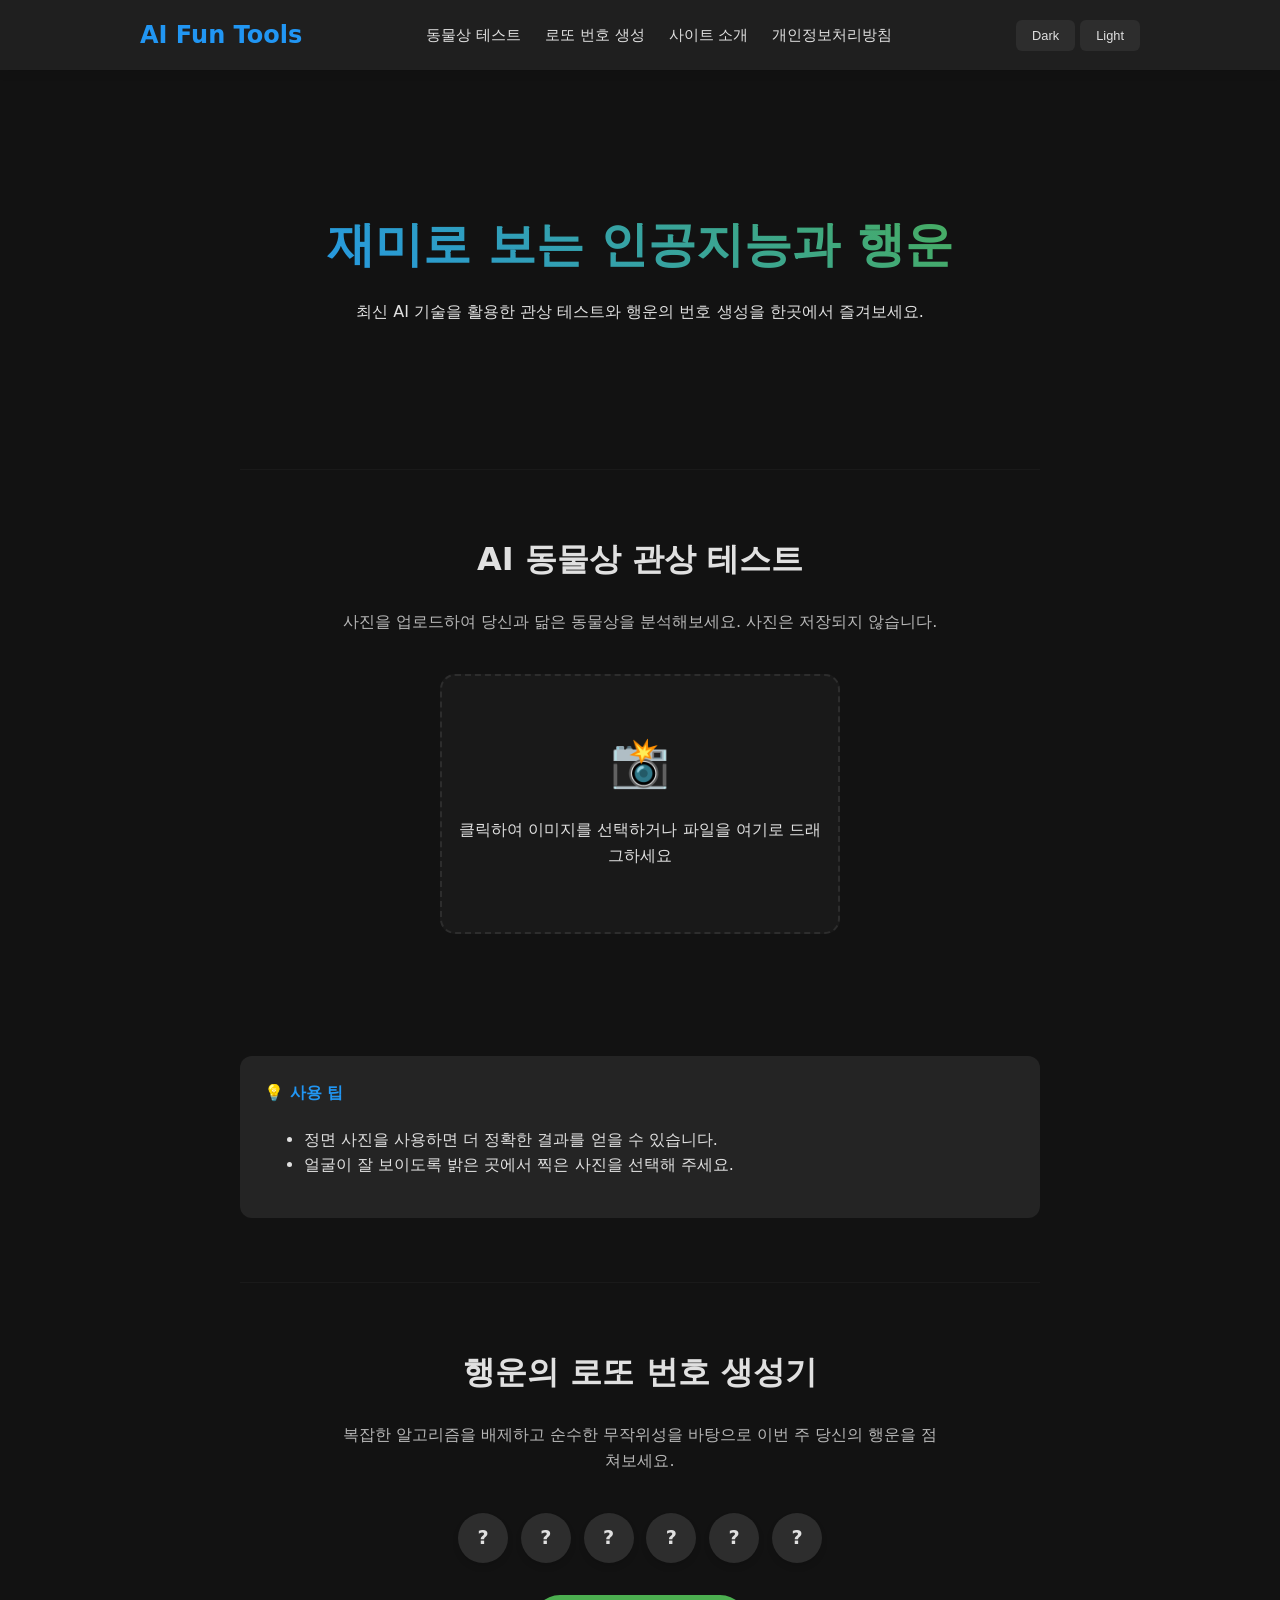
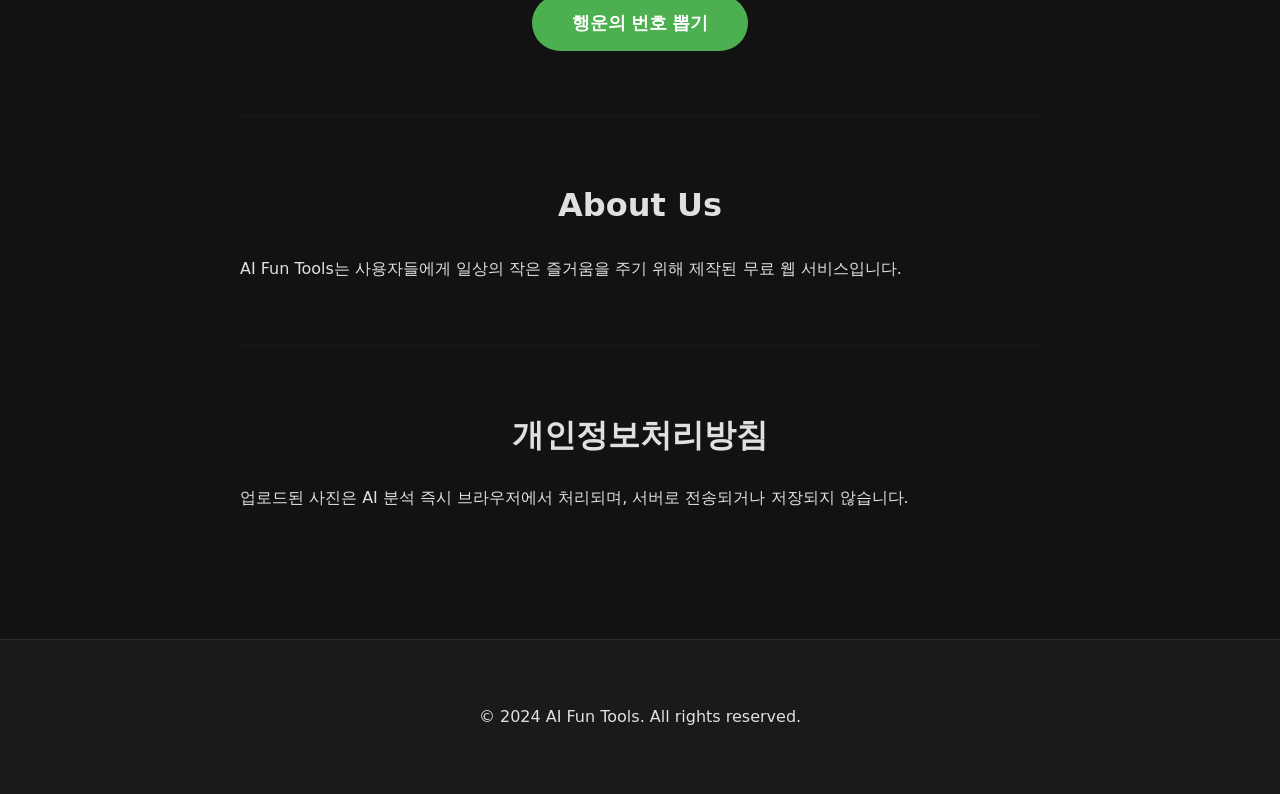
==== commit 5b69c2b7: "feat: 동물상 테스트 기능 재구현 및 결과 레이아웃 애니메이션 추가" ====
--- a/index.html
+++ b/index.html
@@ -21,8 +21,8 @@
     <meta name="viewport" content="width=device-width, initial-scale=1.0">
     <meta name="robots" content="index, follow">
     <title>AI 동물상 테스트 & 행운의 로또 번호 생성기 | 무료 AI 관상 분석</title>
-    <meta name="description" content="인공지능(AI)을 이용한 동물상 테스트와 행운의 로또 번호 생성기! 내 얼굴은 어떤 동물과 닮았을까? 무료로 AI 관상을 분석하고 이번 주 행운의 번호도 확인해 보세요.">
-    <meta name="keywords" content="동물상 테스트, 로또 번호 생성기, AI 관상, 행운의 번호, 얼굴 분석, 무료 AI 테스트, 이번주 로또번호, 관상 테스트">
+    <meta name="description" content="인공지능(AI)을 이용한 강아지상 고양이상 테스트와 행운의 로또 번호 생성기! 내 얼굴은 어떤 동물과 닮았을까? 무료로 AI 관상을 분석하고 이번 주 행운의 번호도 확인해 보세요.">
+    <meta name="keywords" content="동물상 테스트, 강아지상 고양이상, 로또 번호 생성기, AI 관상, 행운의 번호, 얼굴 분석, 무료 AI 테스트, 이번주 로또번호, 관상 테스트">
     
     <!-- Open Graph / Facebook / Naver -->
     <meta property="og:type" content="website">
@@ -64,8 +64,8 @@
     <script async src="https://pagead2.googlesyndication.com/pagead/js/adsbygoogle.js?client=ca-pub-3317336298290140"
      crossorigin="anonymous"></script>
     <link rel="stylesheet" href="style.css">
-    <script src="https://cdn.jsdelivr.net/npm/@tensorflow/tfjs@3.11.0/dist/tf.min.js"></script>
-    <script src="https://cdn.jsdelivr.net/npm/@teachablemachine/image@0.8.4/dist/teachablemachine-image.min.js"></script>
+    <script src="https://cdn.jsdelivr.net/npm/@tensorflow/tfjs@latest/dist/tf.min.js"></script>
+    <script src="https://cdn.jsdelivr.net/npm/@teachablemachine/image@latest/dist/teachablemachine-image.min.js"></script>
 </head>
 <body>
     <header class="main-header">
@@ -73,8 +73,8 @@
             <div class="logo">AI Fun Tools</div>
             <nav class="main-nav">
                 <ul>
+                    <li><a href="#animal-test">동물상 테스트</a></li>
                     <li><a href="#lotto-gen">로또 번호 생성</a></li>
-                    <li><a href="#animal-test">동물상 테스트</a></li>
                     <li><a href="#about">사이트 소개</a></li>
                     <li><a href="#privacy">개인정보처리방침</a></li>
                 </ul>
@@ -91,26 +91,6 @@
         <section class="hero-section">
             <h1>재미로 보는 인공지능과 행운</h1>
             <p>최신 AI 기술을 활용한 관상 테스트와 행운의 번호 생성을 한곳에서 즐겨보세요.</p>
-        </section>
-
-        <hr class="section-divider">
-
-        <!-- Lotto Section -->
-        <section id="lotto-gen" class="lotto-section">
-            <div class="section-content">
-                <h2>행운의 로또 번호 생성기</h2>
-                <p class="description">복잡한 알고리즘을 배제하고 순수한 무작위성을 바탕으로 이번 주 당신의 행운을 점쳐보세요.</p>
-                
-                <div class="numbers-container">
-                    <div class="number">?</div>
-                    <div class="number">?</div>
-                    <div class="number">?</div>
-                    <div class="number">?</div>
-                    <div class="number">?</div>
-                    <div class="number">?</div>
-                </div>
-                <button id="generate-btn" class="submit-btn">행운의 번호 뽑기</button>
-            </div>
         </section>
 
         <hr class="section-divider">
@@ -153,6 +133,26 @@
 
         <hr class="section-divider">
 
+        <!-- Lotto Section -->
+        <section id="lotto-gen" class="lotto-section">
+            <div class="section-content">
+                <h2>행운의 로또 번호 생성기</h2>
+                <p class="description">복잡한 알고리즘을 배제하고 순수한 무작위성을 바탕으로 이번 주 당신의 행운을 점쳐보세요.</p>
+                
+                <div class="numbers-container">
+                    <div class="number">?</div>
+                    <div class="number">?</div>
+                    <div class="number">?</div>
+                    <div class="number">?</div>
+                    <div class="number">?</div>
+                    <div class="number">?</div>
+                </div>
+                <button id="generate-btn" class="submit-btn">행운의 번호 뽑기</button>
+            </div>
+        </section>
+
+        <hr class="section-divider">
+
         <!-- About Section -->
         <section id="about" class="about-section">
             <h2>About Us</h2>
@@ -174,6 +174,6 @@
         </div>
     </footer>
 
-    <script src="main.js?v=1.1"></script>
+    <script src="main.js?v=1.2"></script>
 </body>
 </html>
--- a/style.css
+++ b/style.css
@@ -113,6 +113,14 @@
     opacity: 0.8;
 }
 
+.section-divider {
+    border: 0;
+    height: 1px;
+    background: var(--number-bg);
+    margin: 4rem 0;
+    opacity: 0.3;
+}
+
 .info-box {
     background-color: var(--info-bg);
     padding: 1.5rem;
@@ -151,6 +159,45 @@
     max-width: 100%;
     border-radius: 12px;
     margin-top: 1rem;
+}
+
+/* Animal Test Result Styles */
+#label-container {
+    margin: 2rem auto;
+    max-width: 450px;
+    display: flex;
+    flex-direction: column;
+    gap: 1.2rem;
+    width: 100%;
+    text-align: left;
+}
+
+.result-bar-wrapper {
+    width: 100%;
+}
+
+.bar-container {
+    background: rgba(var(--number-bg-rgb, 45, 45, 45), 0.2);
+    background-color: var(--number-bg);
+    border-radius: 10px;
+    height: 12px;
+    overflow: hidden;
+    width: 100%;
+}
+
+.bar-fill {
+    background: var(--accent-color);
+    height: 100%;
+    width: 0%; /* Initial state for animation */
+    transition: width 1.5s cubic-bezier(0.1, 0.5, 0.1, 1);
+}
+
+.result-label {
+    display: flex;
+    justify-content: space-between;
+    margin-bottom: 5px;
+    font-size: 0.95rem;
+    font-weight: 600;
 }
 
 /* Lotto Styles */
@@ -194,40 +241,6 @@
     box-shadow: 0 5px 15px rgba(0,0,0,0.2);
 }
 
-/* Result Bar Styles */
-#label-container {
-    margin: 2rem auto;
-    max-width: 400px;
-    display: flex;
-    flex-direction: column;
-    gap: 1.2rem;
-}
-
-.result-bar {
-    text-align: left;
-}
-
-.result-label {
-    display: flex;
-    justify-content: space-between;
-    margin-bottom: 0.5rem;
-    font-weight: 600;
-    font-size: 0.9rem;
-}
-
-.bar-container {
-    height: 10px;
-    background-color: var(--number-bg);
-    border-radius: 5px;
-    overflow: hidden;
-}
-
-.bar-fill {
-    height: 100%;
-    border-radius: 5px;
-    transition: width 0.8s cubic-bezier(0.175, 0.885, 0.32, 1.275);
-}
-
 /* Footer & Other Improvements */
 .main-footer {
     background-color: var(--footer-bg);
@@ -235,20 +248,6 @@
     margin-top: 5rem;
     text-align: center;
     border-top: 1px solid var(--number-bg);
-}
-
-.footer-links {
-    margin-top: 1rem;
-    display: flex;
-    justify-content: center;
-    gap: 1.5rem;
-}
-
-.footer-links a {
-    color: var(--text-color);
-    text-decoration: none;
-    font-size: 0.85rem;
-    opacity: 0.7;
 }
 
 .theme-btn {
@@ -259,92 +258,6 @@
     border-radius: 6px;
     cursor: pointer;
     font-size: 0.8rem;
-}
-
-/* FAQ Section */
-.faq-section {
-    margin: 4rem 0;
-}
-
-.faq-item {
-    margin-bottom: 1.5rem;
-    background-color: var(--info-bg);
-    padding: 1.5rem;
-    border-radius: 12px;
-    border-left: 4px solid var(--accent-color);
-}
-
-.faq-item h3 {
-    margin-top: 0;
-    font-size: 1.2rem;
-    color: var(--accent-color);
-}
-
-.faq-item p {
-    margin-bottom: 0;
-    font-size: 0.95rem;
-    opacity: 0.9;
-}
-
-/* Result Message */
-.result-message {
-    font-size: 1.8rem;
-    font-weight: 800;
-    text-align: center;
-    margin: 2rem 0 1rem;
-    color: var(--accent-color);
-}
-
-.result-animal-icon {
-    font-size: 4rem;
-    display: block;
-    margin-bottom: 0.5rem;
-}
-
-/* SNS Share Buttons */
-.share-container {
-    margin: 2.5rem 0;
-    text-align: center;
-    padding: 1.5rem;
-    background-color: rgba(255, 255, 255, 0.03);
-    border-radius: 15px;
-    animation: fadeIn 0.5s ease-out;
-}
-
-.share-buttons {
-    display: flex;
-    justify-content: center;
-    gap: 12px;
-    flex-wrap: wrap;
-    margin-top: 1.2rem;
-}
-
-.share-btn {
-    border: none;
-    padding: 12px 20px;
-    border-radius: 10px;
-    font-weight: 700;
-    cursor: pointer;
-    font-size: 0.9rem;
-    transition: all 0.2s cubic-bezier(0.4, 0, 0.2, 1);
-    color: #fff;
-    display: flex;
-    align-items: center;
-    gap: 8px;
-}
-
-.share-btn:hover {
-    transform: translateY(-3px);
-    box-shadow: 0 5px 15px rgba(0,0,0,0.3);
-}
-
-.share-btn.twitter { background-color: #000000; }
-.share-btn.facebook { background-color: #1877F2; }
-.share-btn.link { background-color: #6c757d; }
-
-@keyframes fadeIn {
-    from { opacity: 0; transform: translateY(10px); }
-    to { opacity: 1; transform: translateY(0); }
 }
 
 @media (max-width: 600px) {
